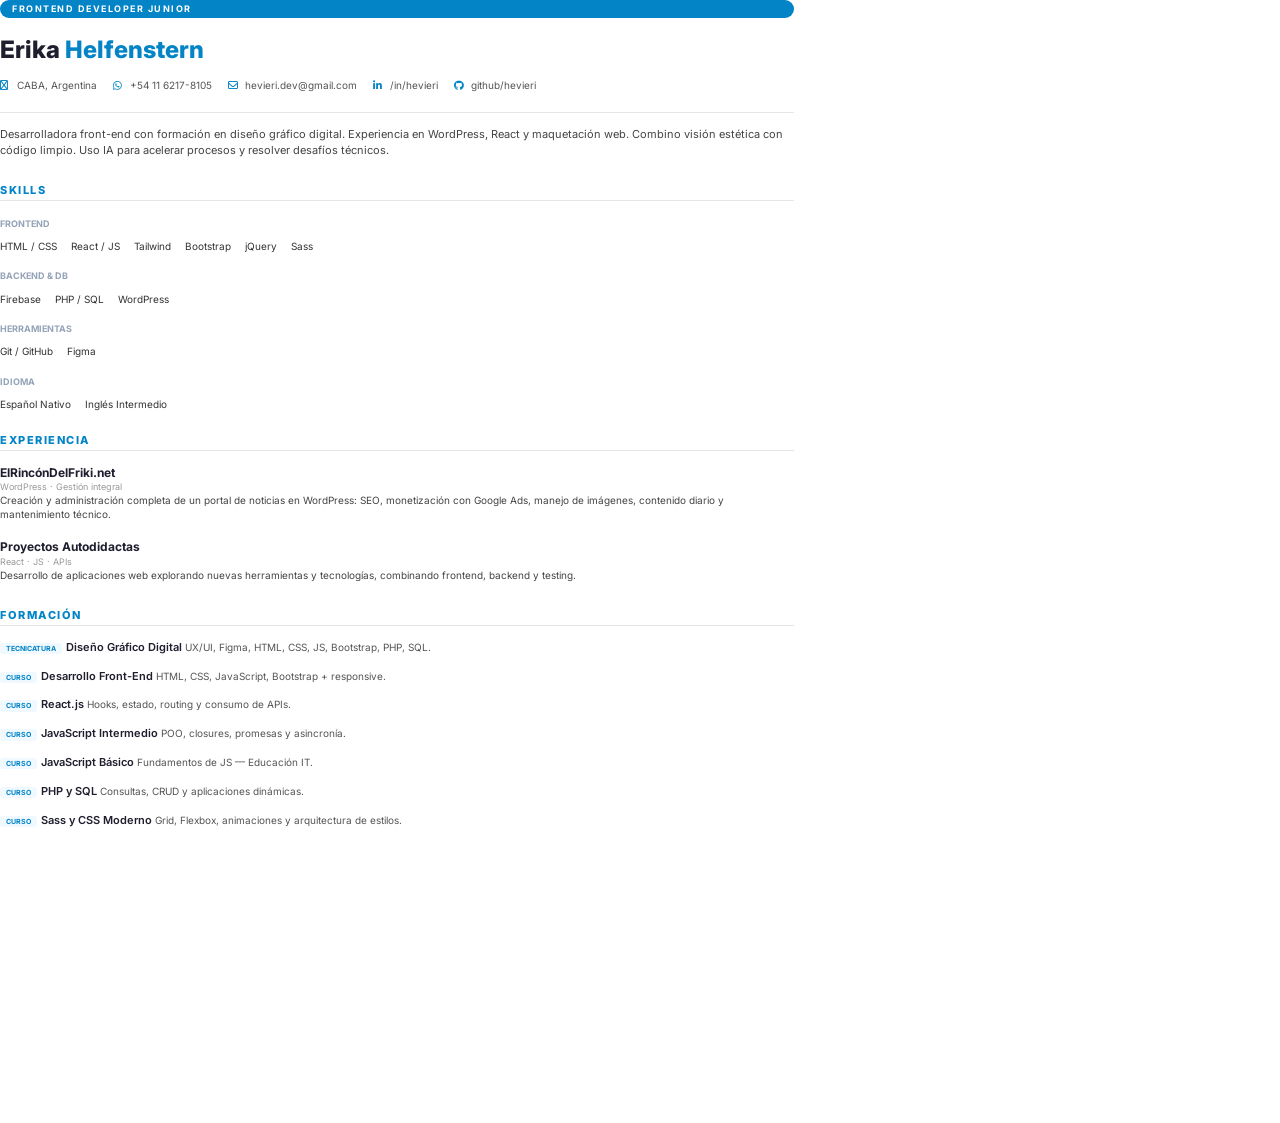
==== cv-frontend-ats.html @ a8bd350d "CV version ATS single columna" ====
<!doctype html>
<html lang="es">
<head>
  <meta charset="UTF-8">
  <title>Erika Helfenstern - Frontend Developer</title>
  <link rel="preconnect" href="https://fonts.googleapis.com">
  <link href="https://fonts.googleapis.com/css2?family=Inter:wght@400;600;700;800&display=swap" rel="stylesheet">
  <style>
    * { margin: 0; padding: 0; box-sizing: border-box; }
    body {
      font-family: "Inter", "Segoe UI", Arial, sans-serif;
      font-size: 11px;
      line-height: 1.35;
      color: #1e1e2e;
      background: #fff;
    }
    @page { margin: 15mm 18mm; size: A4; }
    .page {
      width: 210mm;
      min-height: 297mm;
      display: flex;
      flex-direction: column;
      gap: 10px;
    }

    h1 { font-size: 24px; font-weight: 800; margin-bottom: 2px; }
    h1 span { color: #0284c7; }
    .badge {
      display: inline-block;
      background: #0284c7;
      color: #fff;
      font-size: 9px;
      font-weight: 700;
      text-transform: uppercase;
      letter-spacing: 1.5px;
      padding: 3px 12px;
      border-radius: 10px;
      margin-bottom: 6px;
    }
    .contact-line {
      font-size: 10px;
      color: #555;
      margin-bottom: 6px;
      display: flex;
      flex-wrap: wrap;
      gap: 4px 16px;
    }
    .contact-line a { color: #555; text-decoration: none; }
    .contact-line i { color: #0284c7; width: 14px; }

    .divider { border-top: 1.5px solid #e5e5e5; margin: 4px 0; }

    .summary {
      font-size: 11px;
      color: #444;
      line-height: 1.45;
      margin-bottom: 6px;
    }

    .sec-title {
      font-size: 11px;
      font-weight: 800;
      text-transform: uppercase;
      letter-spacing: 1.5px;
      color: #0284c7;
      margin: 8px 0 4px;
      border-bottom: 1px solid #e5e5e5;
      padding-bottom: 2px;
    }

    .skill-list {
      display: flex;
      flex-wrap: wrap;
      gap: 4px 14px;
      margin-bottom: 4px;
    }
    .skill-list span {
      font-size: 10px;
      color: #333;
    }
    .skill-group-label {
      font-size: 9px;
      font-weight: 700;
      text-transform: uppercase;
      color: #94a3b8;
      margin-top: 3px;
    }

    .exp-item { margin-bottom: 8px; }
    .exp-item h4 { font-size: 12px; font-weight: 700; }
    .exp-meta { font-size: 9px; color: #999; }
    .exp-item p { font-size: 10px; color: #444; line-height: 1.4; }

    .edu-item { margin-bottom: 4px; }
    .edu-tag {
      font-size: 7px;
      font-weight: 700;
      text-transform: uppercase;
      background: #f0f9ff;
      color: #0284c7;
      padding: 1px 6px;
      border-radius: 3px;
      display: inline-block;
      margin-right: 4px;
    }
    .edu-item h5 { font-size: 11px; font-weight: 600; display: inline; }
    .edu-item p { font-size: 10px; color: #555; display: inline; }
  </style>
</head>
<body>
  <div class="page">
    <span class="badge">Frontend Developer Junior</span>
    <h1>Erika <span>Helfenstern</span></h1>
    <div class="contact-line">
      <span><i class="fa-regular fa-location-dot"></i> CABA, Argentina</span>
      <a href="https://wa.me/541162178105"><i class="fa-brands fa-whatsapp"></i> +54 11 6217-8105</a>
      <a href="mailto:hevieri.dev@gmail.com"><i class="fa-regular fa-envelope"></i> hevieri.dev@gmail.com</a>
      <a href="https://www.linkedin.com/in/hevieri/"><i class="fa-brands fa-linkedin-in"></i> /in/hevieri</a>
      <a href="https://github.com/hevieri"><i class="fa-brands fa-github"></i> github/hevieri</a>
    </div>

    <div class="divider"></div>

    <p class="summary">Desarrolladora front-end con formación en diseño gráfico digital. Experiencia en WordPress, React y maquetación web. Combino visión estética con código limpio. Uso IA para acelerar procesos y resolver desafíos técnicos.</p>

    <div class="sec-title">Skills</div>
    <div class="skill-group-label">Frontend</div>
    <div class="skill-list">
      <span>HTML / CSS</span> <span>React / JS</span> <span>Tailwind</span> <span>Bootstrap</span> <span>jQuery</span> <span>Sass</span>
    </div>
    <div class="skill-group-label">Backend & DB</div>
    <div class="skill-list">
      <span>Firebase</span> <span>PHP / SQL</span> <span>WordPress</span>
    </div>
    <div class="skill-group-label">Herramientas</div>
    <div class="skill-list">
      <span>Git / GitHub</span> <span>Figma</span>
    </div>
    <div class="skill-group-label">Idioma</div>
    <div class="skill-list">
      <span>Español Nativo</span> <span>Inglés Intermedio</span>
    </div>

    <div class="sec-title">Experiencia</div>

    <div class="exp-item">
      <h4>ElRincónDelFriki.net</h4>
      <div class="exp-meta">WordPress · Gestión integral</div>
      <p>Creación y administración completa de un portal de noticias en WordPress: SEO, monetización con Google Ads, manejo de imágenes, contenido diario y mantenimiento técnico.</p>
    </div>

    <div class="exp-item">
      <h4>Proyectos Autodidactas</h4>
      <div class="exp-meta">React · JS · APIs</div>
      <p>Desarrollo de aplicaciones web explorando nuevas herramientas y tecnologías, combinando frontend, backend y testing.</p>
    </div>

    <div class="sec-title">Formación</div>

    <div class="edu-item"><span class="edu-tag">Tecnicatura</span><h5>Diseño Gráfico Digital</h5> <p>UX/UI, Figma, HTML, CSS, JS, Bootstrap, PHP, SQL.</p></div>
    <div class="edu-item"><span class="edu-tag">Curso</span><h5>Desarrollo Front-End</h5> <p>HTML, CSS, JavaScript, Bootstrap + responsive.</p></div>
    <div class="edu-item"><span class="edu-tag">Curso</span><h5>React.js</h5> <p>Hooks, estado, routing y consumo de APIs.</p></div>
    <div class="edu-item"><span class="edu-tag">Curso</span><h5>JavaScript Intermedio</h5> <p>POO, closures, promesas y asincronía.</p></div>
    <div class="edu-item"><span class="edu-tag">Curso</span><h5>JavaScript Básico</h5> <p>Fundamentos de JS — Educación IT.</p></div>
    <div class="edu-item"><span class="edu-tag">Curso</span><h5>PHP y SQL</h5> <p>Consultas, CRUD y aplicaciones dinámicas.</p></div>
    <div class="edu-item"><span class="edu-tag">Curso</span><h5>Sass y CSS Moderno</h5> <p>Grid, Flexbox, animaciones y arquitectura de estilos.</p></div>
  </div>
  <link rel="stylesheet" href="https://cdnjs.cloudflare.com/ajax/libs/font-awesome/6.5.1/css/all.min.css">
</body>
</html>
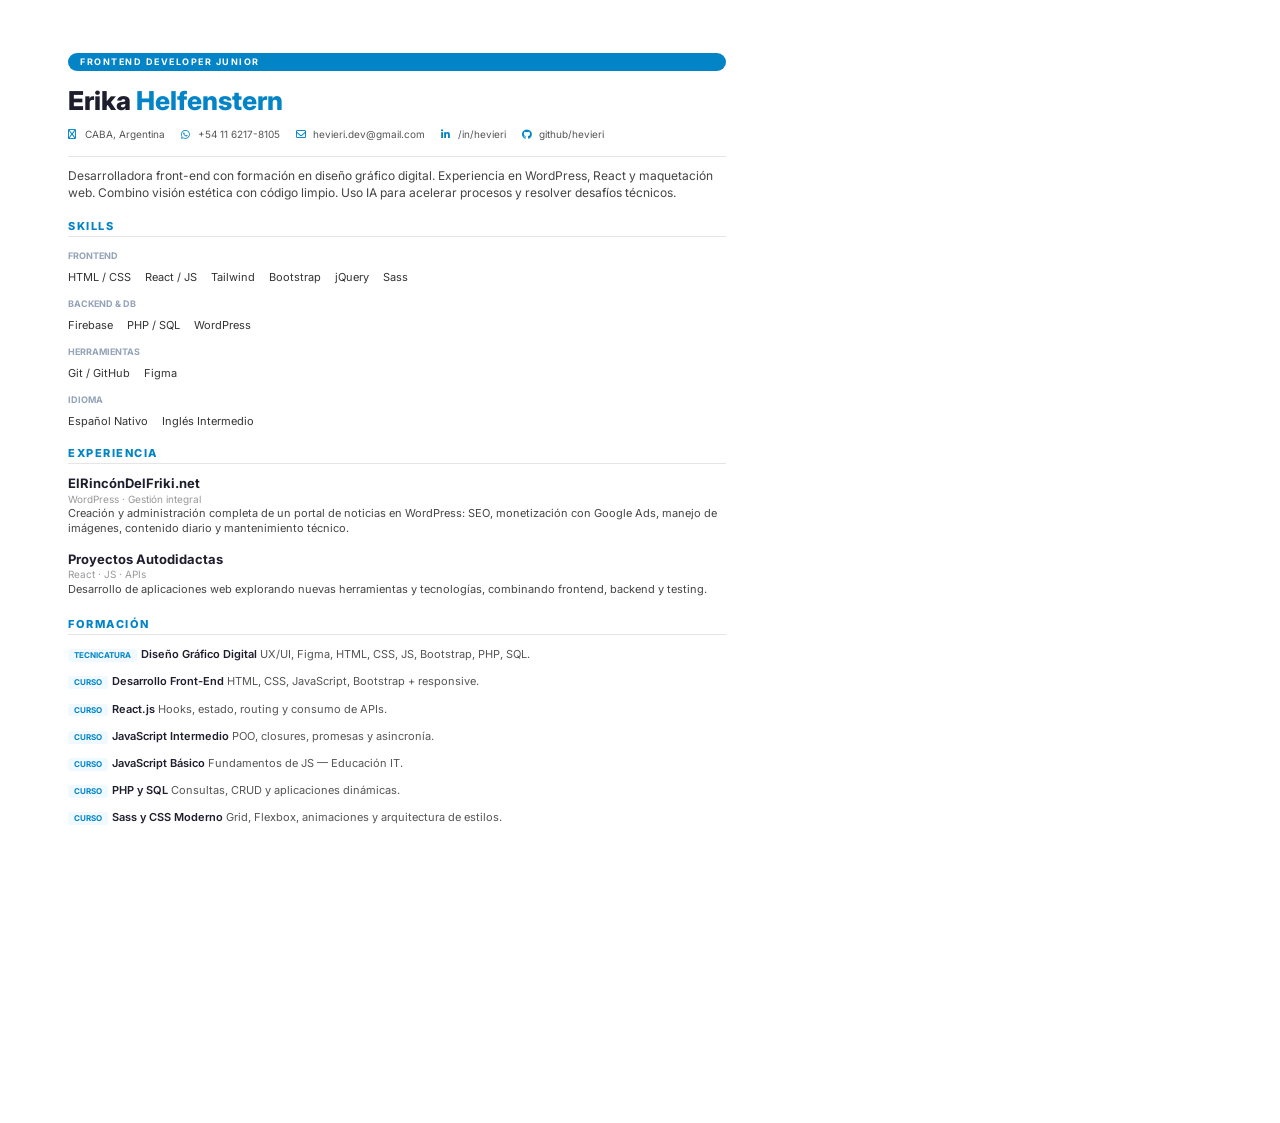
==== commit 82d8bc10: "ATS version: @page margin 0, fuentes mas grandes, colores iconos dropdown" ====
--- a/cv-frontend-ats.html
+++ b/cv-frontend-ats.html
@@ -5,25 +5,27 @@
   <title>Erika Helfenstern - Frontend Developer</title>
   <link rel="preconnect" href="https://fonts.googleapis.com">
   <link href="https://fonts.googleapis.com/css2?family=Inter:wght@400;600;700;800&display=swap" rel="stylesheet">
+  <link rel="stylesheet" href="https://cdnjs.cloudflare.com/ajax/libs/font-awesome/6.5.1/css/all.min.css">
   <style>
     * { margin: 0; padding: 0; box-sizing: border-box; }
     body {
       font-family: "Inter", "Segoe UI", Arial, sans-serif;
-      font-size: 11px;
+      font-size: 12px;
       line-height: 1.35;
       color: #1e1e2e;
       background: #fff;
     }
-    @page { margin: 15mm 18mm; size: A4; }
+    @page { margin: 0; size: A4; }
     .page {
       width: 210mm;
       min-height: 297mm;
+      padding: 14mm 18mm;
       display: flex;
       flex-direction: column;
-      gap: 10px;
+      gap: 8px;
     }
 
-    h1 { font-size: 24px; font-weight: 800; margin-bottom: 2px; }
+    h1 { font-size: 26px; font-weight: 800; margin-bottom: 2px; }
     h1 span { color: #0284c7; }
     .badge {
       display: inline-block;
@@ -35,12 +37,12 @@
       letter-spacing: 1.5px;
       padding: 3px 12px;
       border-radius: 10px;
-      margin-bottom: 6px;
+      margin-bottom: 4px;
     }
     .contact-line {
       font-size: 10px;
       color: #555;
-      margin-bottom: 6px;
+      margin-bottom: 4px;
       display: flex;
       flex-wrap: wrap;
       gap: 4px 16px;
@@ -48,13 +50,13 @@
     .contact-line a { color: #555; text-decoration: none; }
     .contact-line i { color: #0284c7; width: 14px; }
 
-    .divider { border-top: 1.5px solid #e5e5e5; margin: 4px 0; }
+    .divider { border-top: 1.5px solid #e5e5e5; margin: 2px 0; }
 
     .summary {
-      font-size: 11px;
+      font-size: 12px;
       color: #444;
       line-height: 1.45;
-      margin-bottom: 6px;
+      margin-bottom: 4px;
     }
 
     .sec-title {
@@ -63,7 +65,7 @@
       text-transform: uppercase;
       letter-spacing: 1.5px;
       color: #0284c7;
-      margin: 8px 0 4px;
+      margin: 6px 0 3px;
       border-bottom: 1px solid #e5e5e5;
       padding-bottom: 2px;
     }
@@ -71,29 +73,26 @@
     .skill-list {
       display: flex;
       flex-wrap: wrap;
-      gap: 4px 14px;
-      margin-bottom: 4px;
+      gap: 3px 14px;
+      margin-bottom: 3px;
     }
-    .skill-list span {
-      font-size: 10px;
-      color: #333;
-    }
+    .skill-list span { font-size: 11px; color: #333; }
     .skill-group-label {
       font-size: 9px;
       font-weight: 700;
       text-transform: uppercase;
       color: #94a3b8;
-      margin-top: 3px;
+      margin-top: 2px;
     }
 
-    .exp-item { margin-bottom: 8px; }
-    .exp-item h4 { font-size: 12px; font-weight: 700; }
-    .exp-meta { font-size: 9px; color: #999; }
-    .exp-item p { font-size: 10px; color: #444; line-height: 1.4; }
+    .exp-item { margin-bottom: 6px; }
+    .exp-item h4 { font-size: 13px; font-weight: 700; }
+    .exp-meta { font-size: 10px; color: #999; }
+    .exp-item p { font-size: 11px; color: #444; line-height: 1.4; }
 
-    .edu-item { margin-bottom: 4px; }
+    .edu-item { margin-bottom: 3px; }
     .edu-tag {
-      font-size: 7px;
+      font-size: 8px;
       font-weight: 700;
       text-transform: uppercase;
       background: #f0f9ff;
@@ -104,7 +103,7 @@
       margin-right: 4px;
     }
     .edu-item h5 { font-size: 11px; font-weight: 600; display: inline; }
-    .edu-item p { font-size: 10px; color: #555; display: inline; }
+    .edu-item p { font-size: 11px; color: #555; display: inline; }
   </style>
 </head>
 <body>
@@ -165,6 +164,5 @@
     <div class="edu-item"><span class="edu-tag">Curso</span><h5>PHP y SQL</h5> <p>Consultas, CRUD y aplicaciones dinámicas.</p></div>
     <div class="edu-item"><span class="edu-tag">Curso</span><h5>Sass y CSS Moderno</h5> <p>Grid, Flexbox, animaciones y arquitectura de estilos.</p></div>
   </div>
-  <link rel="stylesheet" href="https://cdnjs.cloudflare.com/ajax/libs/font-awesome/6.5.1/css/all.min.css">
 </body>
 </html>
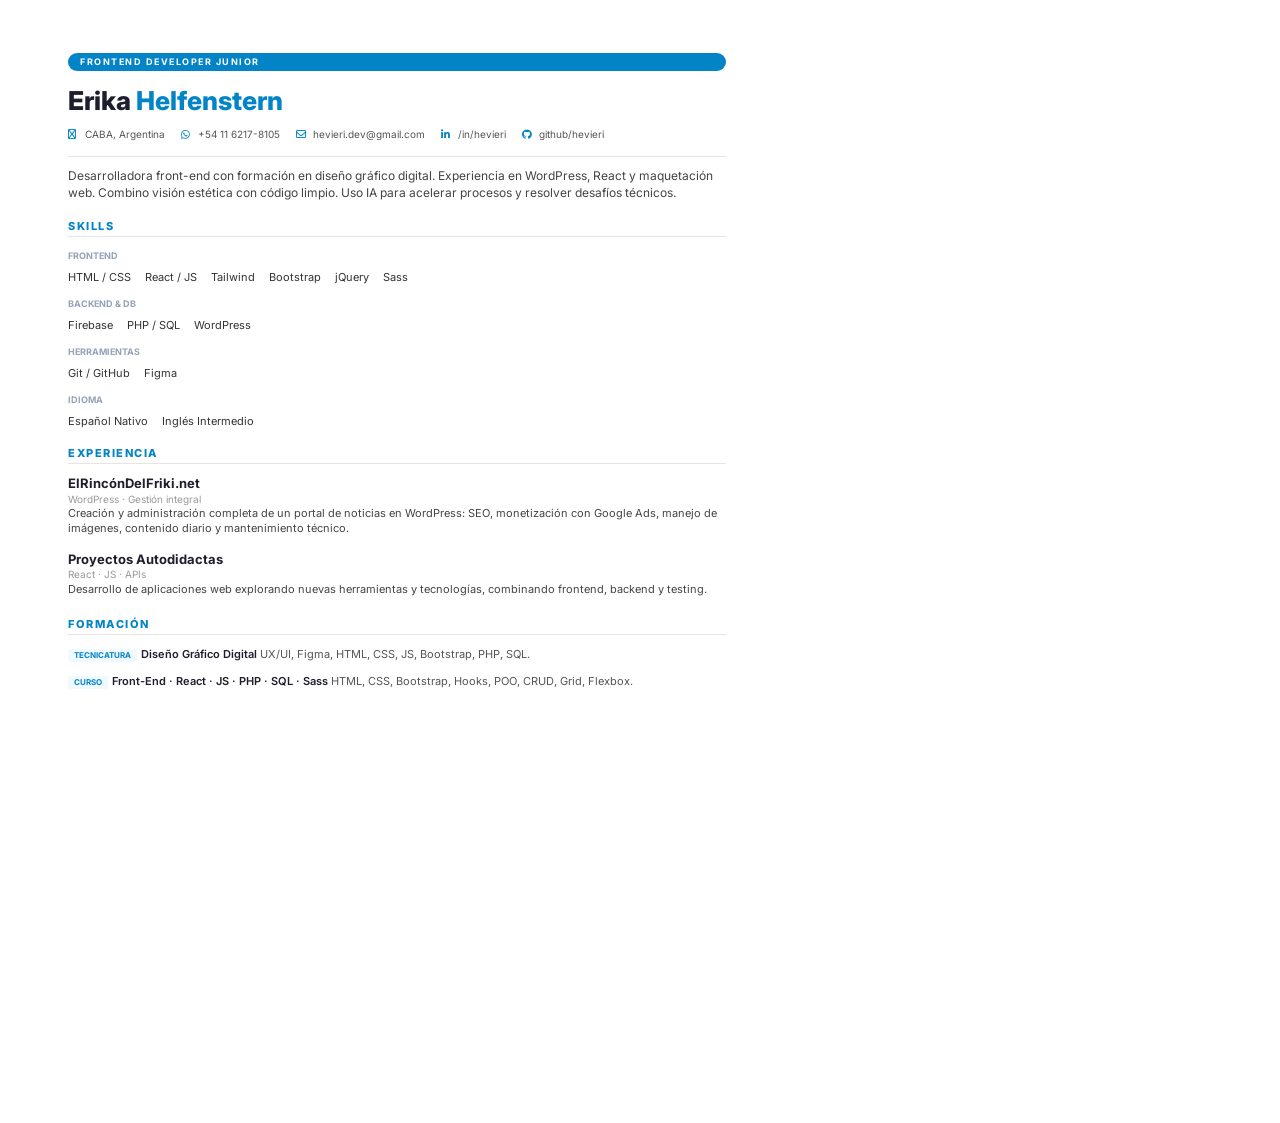
==== commit 1e3fdcf6: "All 6 PDFs fit on 1 page: removed Proyectos section, compacted skills/education, reduced padding and" ====
--- a/cv-frontend-ats.html
+++ b/cv-frontend-ats.html
@@ -157,12 +157,7 @@
     <div class="sec-title">Formación</div>
 
     <div class="edu-item"><span class="edu-tag">Tecnicatura</span><h5>Diseño Gráfico Digital</h5> <p>UX/UI, Figma, HTML, CSS, JS, Bootstrap, PHP, SQL.</p></div>
-    <div class="edu-item"><span class="edu-tag">Curso</span><h5>Desarrollo Front-End</h5> <p>HTML, CSS, JavaScript, Bootstrap + responsive.</p></div>
-    <div class="edu-item"><span class="edu-tag">Curso</span><h5>React.js</h5> <p>Hooks, estado, routing y consumo de APIs.</p></div>
-    <div class="edu-item"><span class="edu-tag">Curso</span><h5>JavaScript Intermedio</h5> <p>POO, closures, promesas y asincronía.</p></div>
-    <div class="edu-item"><span class="edu-tag">Curso</span><h5>JavaScript Básico</h5> <p>Fundamentos de JS — Educación IT.</p></div>
-    <div class="edu-item"><span class="edu-tag">Curso</span><h5>PHP y SQL</h5> <p>Consultas, CRUD y aplicaciones dinámicas.</p></div>
-    <div class="edu-item"><span class="edu-tag">Curso</span><h5>Sass y CSS Moderno</h5> <p>Grid, Flexbox, animaciones y arquitectura de estilos.</p></div>
+    <div class="edu-item"><span class="edu-tag">Curso</span><h5>Front-End · React · JS · PHP · SQL · Sass</h5> <p>HTML, CSS, Bootstrap, Hooks, POO, CRUD, Grid, Flexbox.</p></div>
   </div>
 </body>
 </html>
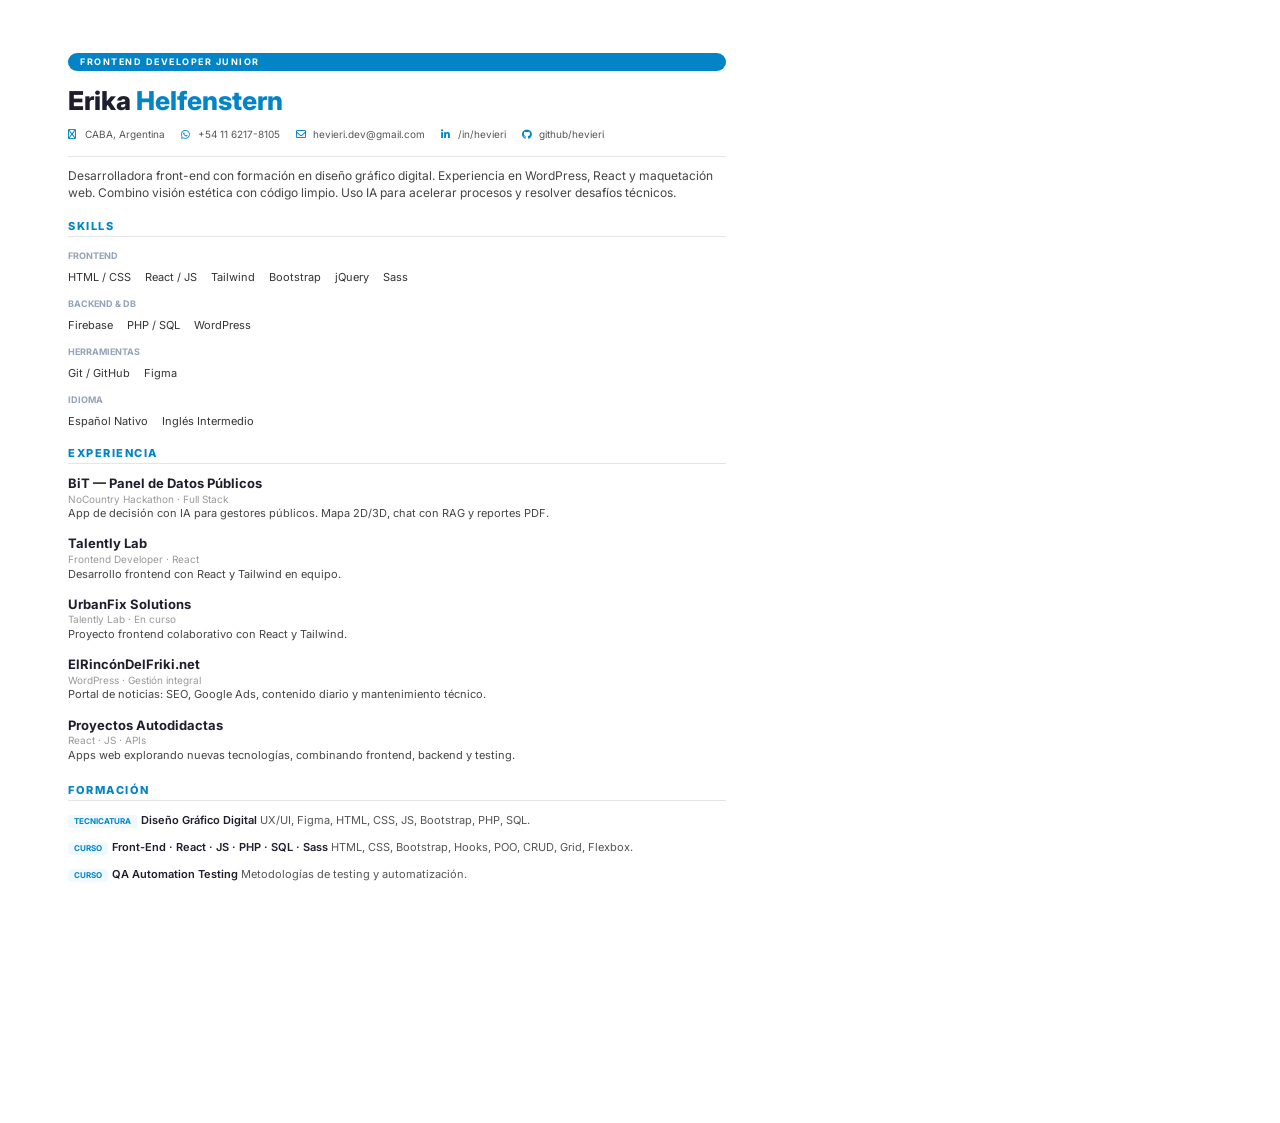
==== commit 8db22144: "All CVs: full experience in ATS, all education in QA visual, improved visual styles with gradients/a" ====
--- a/cv-frontend-ats.html
+++ b/cv-frontend-ats.html
@@ -143,21 +143,40 @@
     <div class="sec-title">Experiencia</div>
 
     <div class="exp-item">
+      <h4>BiT — Panel de Datos Públicos</h4>
+      <div class="exp-meta">NoCountry Hackathon · Full Stack</div>
+      <p>App de decisión con IA para gestores públicos. Mapa 2D/3D, chat con RAG y reportes PDF.</p>
+    </div>
+
+    <div class="exp-item">
+      <h4>Talently Lab</h4>
+      <div class="exp-meta">Frontend Developer · React</div>
+      <p>Desarrollo frontend con React y Tailwind en equipo.</p>
+    </div>
+
+    <div class="exp-item">
+      <h4>UrbanFix Solutions</h4>
+      <div class="exp-meta">Talently Lab · En curso</div>
+      <p>Proyecto frontend colaborativo con React y Tailwind.</p>
+    </div>
+
+    <div class="exp-item">
       <h4>ElRincónDelFriki.net</h4>
       <div class="exp-meta">WordPress · Gestión integral</div>
-      <p>Creación y administración completa de un portal de noticias en WordPress: SEO, monetización con Google Ads, manejo de imágenes, contenido diario y mantenimiento técnico.</p>
+      <p>Portal de noticias: SEO, Google Ads, contenido diario y mantenimiento técnico.</p>
     </div>
 
     <div class="exp-item">
       <h4>Proyectos Autodidactas</h4>
       <div class="exp-meta">React · JS · APIs</div>
-      <p>Desarrollo de aplicaciones web explorando nuevas herramientas y tecnologías, combinando frontend, backend y testing.</p>
+      <p>Apps web explorando nuevas tecnologías, combinando frontend, backend y testing.</p>
     </div>
 
     <div class="sec-title">Formación</div>
 
     <div class="edu-item"><span class="edu-tag">Tecnicatura</span><h5>Diseño Gráfico Digital</h5> <p>UX/UI, Figma, HTML, CSS, JS, Bootstrap, PHP, SQL.</p></div>
     <div class="edu-item"><span class="edu-tag">Curso</span><h5>Front-End · React · JS · PHP · SQL · Sass</h5> <p>HTML, CSS, Bootstrap, Hooks, POO, CRUD, Grid, Flexbox.</p></div>
+    <div class="edu-item"><span class="edu-tag">Curso</span><h5>QA Automation Testing</h5> <p>Metodologías de testing y automatización.</p></div>
   </div>
 </body>
 </html>
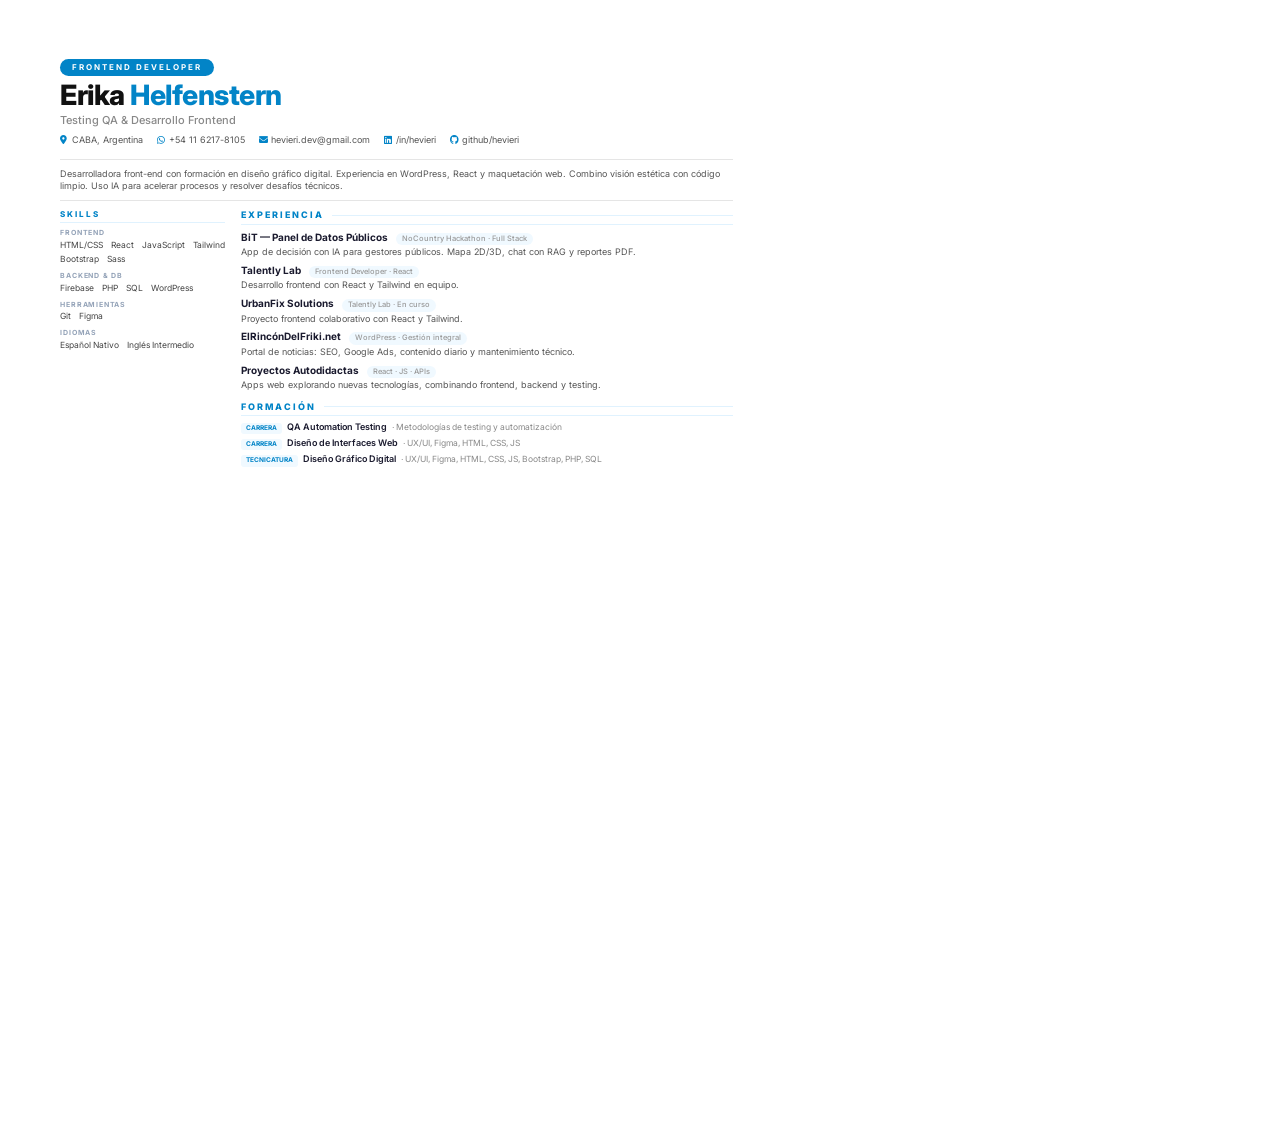
==== commit 1b6f2f6f: "ATS CVs rediseñados con layout 2 columnas + sidebar. Visual CVs: sidebar con fondo sutil. Measure.py" ====
--- a/cv-frontend-ats.html
+++ b/cv-frontend-ats.html
@@ -4,179 +4,270 @@
   <meta charset="UTF-8">
   <title>Erika Helfenstern - Frontend Developer</title>
   <link rel="preconnect" href="https://fonts.googleapis.com">
-  <link href="https://fonts.googleapis.com/css2?family=Inter:wght@400;600;700;800&display=swap" rel="stylesheet">
+  <link href="https://fonts.googleapis.com/css2?family=Inter:wght@400;500;600;700;800&display=swap" rel="stylesheet">
   <link rel="stylesheet" href="https://cdnjs.cloudflare.com/ajax/libs/font-awesome/6.5.1/css/all.min.css">
   <style>
     * { margin: 0; padding: 0; box-sizing: border-box; }
     body {
       font-family: "Inter", "Segoe UI", Arial, sans-serif;
-      font-size: 12px;
-      line-height: 1.35;
+      font-size: 16px;
+      line-height: 1.4;
       color: #1e1e2e;
       background: #fff;
     }
     @page { margin: 0; size: A4; }
     .page {
       width: 210mm;
-      min-height: 297mm;
-      padding: 14mm 18mm;
+      height: 297mm;
+      padding: 14mm 16mm;
       display: flex;
       flex-direction: column;
-      gap: 8px;
-    }
-
-    h1 { font-size: 26px; font-weight: 800; margin-bottom: 2px; }
-    h1 span { color: #0284c7; }
+    }
+
+    /* ── Header ── */
+    .header { margin-bottom: 4px; }
     .badge {
       display: inline-block;
       background: #0284c7;
       color: #fff;
-      font-size: 9px;
+      font-size: 8px;
       font-weight: 700;
       text-transform: uppercase;
-      letter-spacing: 1.5px;
+      letter-spacing: 2px;
       padding: 3px 12px;
       border-radius: 10px;
       margin-bottom: 4px;
     }
+    h1 { font-size: 28px; font-weight: 800; letter-spacing: -0.5px; color: #111; line-height: 1.1; }
+    h1 span { color: #0284c7; }
+    .subtitle {
+      font-size: 11px;
+      font-weight: 500;
+      color: #888;
+      margin-top: 2px;
+    }
     .contact-line {
-      font-size: 10px;
-      color: #555;
-      margin-bottom: 4px;
-      display: flex;
-      flex-wrap: wrap;
-      gap: 4px 16px;
-    }
-    .contact-line a { color: #555; text-decoration: none; }
-    .contact-line i { color: #0284c7; width: 14px; }
-
-    .divider { border-top: 1.5px solid #e5e5e5; margin: 2px 0; }
-
-    .summary {
-      font-size: 12px;
-      color: #444;
-      line-height: 1.45;
-      margin-bottom: 4px;
-    }
-
-    .sec-title {
-      font-size: 11px;
-      font-weight: 800;
-      text-transform: uppercase;
-      letter-spacing: 1.5px;
-      color: #0284c7;
-      margin: 6px 0 3px;
-      border-bottom: 1px solid #e5e5e5;
-      padding-bottom: 2px;
-    }
-
-    .skill-list {
       display: flex;
       flex-wrap: wrap;
       gap: 3px 14px;
-      margin-bottom: 3px;
-    }
-    .skill-list span { font-size: 11px; color: #333; }
+      margin-top: 6px;
+      font-size: 9px;
+      color: #555;
+    }
+    .contact-line a { color: #555; text-decoration: none; }
+    .contact-line i { color: #0284c7; width: 12px; font-size: 9px; }
+
+    .divider { height: 1px; background: #e5e5e5; margin: 8px 0; }
+
+    /* ── Layout ── */
+    .main-layout {
+      display: flex;
+      flex: 1;
+      gap: 16px;
+    }
+    .sidebar {
+      width: 165px;
+      min-width: 165px;
+      display: flex;
+      flex-direction: column;
+      gap: 10px;
+    }
+    .content {
+      flex: 1;
+      display: flex;
+      flex-direction: column;
+      gap: 10px;
+    }
+
+    /* ── Sidebar ── */
+    .stitle {
+      font-size: 8px;
+      font-weight: 800;
+      text-transform: uppercase;
+      letter-spacing: 2px;
+      color: #0284c7;
+      margin-bottom: 4px;
+      padding-bottom: 2px;
+      border-bottom: 1px solid #e0f2fe;
+    }
     .skill-group-label {
+      font-size: 7px;
+      font-weight: 700;
+      text-transform: uppercase;
+      letter-spacing: 0.8px;
+      color: #94a3b8;
+      margin-top: 5px;
+      margin-bottom: 2px;
+    }
+    .skill-group-label:first-child { margin-top: 0; }
+    .skill-list { display: flex; flex-wrap: wrap; gap: 2px 8px; }
+    .skill-list span { font-size: 8.5px; color: #444; }
+
+    /* ── Content ── */
+    .sec-title {
       font-size: 9px;
-      font-weight: 700;
-      text-transform: uppercase;
-      color: #94a3b8;
-      margin-top: 2px;
-    }
-
-    .exp-item { margin-bottom: 6px; }
-    .exp-item h4 { font-size: 13px; font-weight: 700; }
-    .exp-meta { font-size: 10px; color: #999; }
-    .exp-item p { font-size: 11px; color: #444; line-height: 1.4; }
-
-    .edu-item { margin-bottom: 3px; }
+      font-weight: 800;
+      text-transform: uppercase;
+      letter-spacing: 2px;
+      color: #0284c7;
+      margin-bottom: 5px;
+      padding-bottom: 2px;
+      border-bottom: 1px solid #e0f2fe;
+      display: flex;
+      align-items: center;
+      gap: 8px;
+    }
+    .sec-title::after {
+      content: "";
+      flex: 1;
+      height: 1px;
+      background: #e0f2fe;
+    }
+
+    .exp-list { display: flex; flex-direction: column; gap: 5px; }
+    .exp-item { }
+    .exp-header { display: flex; align-items: baseline; gap: 8px; flex-wrap: wrap; }
+    .exp-header h4 { font-size: 10px; font-weight: 700; color: #1a1a2e; }
+    .exp-meta {
+      font-size: 7.5px;
+      font-weight: 500;
+      color: #999;
+      background: #f0f9ff;
+      padding: 1px 6px;
+      border-radius: 8px;
+    }
+    .exp-item p { font-size: 9px; color: #555; line-height: 1.3; margin-top: 1px; }
+
+    .edu-list { display: flex; flex-direction: column; gap: 3px; }
+    .edu-item { display: flex; align-items: baseline; gap: 5px; flex-wrap: wrap; }
     .edu-tag {
-      font-size: 8px;
+      font-size: 6.5px;
       font-weight: 700;
       text-transform: uppercase;
       background: #f0f9ff;
       color: #0284c7;
-      padding: 1px 6px;
+      padding: 1px 5px;
       border-radius: 3px;
-      display: inline-block;
-      margin-right: 4px;
-    }
-    .edu-item h5 { font-size: 11px; font-weight: 600; display: inline; }
-    .edu-item p { font-size: 11px; color: #555; display: inline; }
+      flex-shrink: 0;
+    }
+    .edu-item h5 { font-size: 9px; font-weight: 600; color: #1a1a2e; }
+    .edu-item p { font-size: 8.5px; color: #888; }
+
+    .summary {
+      font-size: 9px;
+      color: #555;
+      line-height: 1.35;
+    }
   </style>
 </head>
 <body>
   <div class="page">
-    <span class="badge">Frontend Developer Junior</span>
-    <h1>Erika <span>Helfenstern</span></h1>
-    <div class="contact-line">
-      <span><i class="fa-regular fa-location-dot"></i> CABA, Argentina</span>
-      <a href="https://wa.me/541162178105"><i class="fa-brands fa-whatsapp"></i> +54 11 6217-8105</a>
-      <a href="mailto:hevieri.dev@gmail.com"><i class="fa-regular fa-envelope"></i> hevieri.dev@gmail.com</a>
-      <a href="https://www.linkedin.com/in/hevieri/"><i class="fa-brands fa-linkedin-in"></i> /in/hevieri</a>
-      <a href="https://github.com/hevieri"><i class="fa-brands fa-github"></i> github/hevieri</a>
+    <div class="header">
+      <span class="badge">Frontend Developer</span>
+      <h1>Erika <span>Helfenstern</span></h1>
+      <div class="subtitle">Testing QA & Desarrollo Frontend</div>
+      <div class="contact-line">
+        <span><i class="fa-solid fa-location-dot"></i>CABA, Argentina</span>
+        <a href="https://wa.me/541162178105"><i class="fa-brands fa-whatsapp"></i>+54 11 6217-8105</a>
+        <a href="mailto:hevieri.dev@gmail.com"><i class="fa-solid fa-envelope"></i>hevieri.dev@gmail.com</a>
+        <a href="https://www.linkedin.com/in/hevieri/"><i class="fa-brands fa-linkedin"></i>/in/hevieri</a>
+        <a href="https://github.com/hevieri"><i class="fa-brands fa-github"></i>github/hevieri</a>
+      </div>
     </div>
 
     <div class="divider"></div>
 
     <p class="summary">Desarrolladora front-end con formación en diseño gráfico digital. Experiencia en WordPress, React y maquetación web. Combino visión estética con código limpio. Uso IA para acelerar procesos y resolver desafíos técnicos.</p>
 
-    <div class="sec-title">Skills</div>
-    <div class="skill-group-label">Frontend</div>
-    <div class="skill-list">
-      <span>HTML / CSS</span> <span>React / JS</span> <span>Tailwind</span> <span>Bootstrap</span> <span>jQuery</span> <span>Sass</span>
+    <div class="divider"></div>
+
+    <div class="main-layout">
+      <div class="sidebar">
+        <div>
+          <div class="stitle">Skills</div>
+          <div class="skill-group-label">Frontend</div>
+          <div class="skill-list">
+            <span>HTML/CSS</span> <span>React</span> <span>JavaScript</span> <span>Tailwind</span> <span>Bootstrap</span> <span>Sass</span>
+          </div>
+          <div class="skill-group-label">Backend & DB</div>
+          <div class="skill-list">
+            <span>Firebase</span> <span>PHP</span> <span>SQL</span> <span>WordPress</span>
+          </div>
+          <div class="skill-group-label">Herramientas</div>
+          <div class="skill-list">
+            <span>Git</span> <span>Figma</span>
+          </div>
+          <div class="skill-group-label">Idiomas</div>
+          <div class="skill-list">
+            <span>Español Nativo</span> <span>Inglés Intermedio</span>
+          </div>
+        </div>
+      </div>
+
+      <div class="content">
+        <div>
+          <div class="sec-title">Experiencia</div>
+          <div class="exp-list">
+            <div class="exp-item">
+              <div class="exp-header">
+                <h4>BiT — Panel de Datos Públicos</h4>
+                <span class="exp-meta">NoCountry Hackathon · Full Stack</span>
+              </div>
+              <p>App de decisión con IA para gestores públicos. Mapa 2D/3D, chat con RAG y reportes PDF.</p>
+            </div>
+            <div class="exp-item">
+              <div class="exp-header">
+                <h4>Talently Lab</h4>
+                <span class="exp-meta">Frontend Developer · React</span>
+              </div>
+              <p>Desarrollo frontend con React y Tailwind en equipo.</p>
+            </div>
+            <div class="exp-item">
+              <div class="exp-header">
+                <h4>UrbanFix Solutions</h4>
+                <span class="exp-meta">Talently Lab · En curso</span>
+              </div>
+              <p>Proyecto frontend colaborativo con React y Tailwind.</p>
+            </div>
+            <div class="exp-item">
+              <div class="exp-header">
+                <h4>ElRincónDelFriki.net</h4>
+                <span class="exp-meta">WordPress · Gestión integral</span>
+              </div>
+              <p>Portal de noticias: SEO, Google Ads, contenido diario y mantenimiento técnico.</p>
+            </div>
+            <div class="exp-item">
+              <div class="exp-header">
+                <h4>Proyectos Autodidactas</h4>
+                <span class="exp-meta">React · JS · APIs</span>
+              </div>
+              <p>Apps web explorando nuevas tecnologías, combinando frontend, backend y testing.</p>
+            </div>
+          </div>
+        </div>
+
+        <div>
+          <div class="sec-title">Formación</div>
+          <div class="edu-list">
+            <div class="edu-item">
+              <span class="edu-tag">Carrera</span>
+              <h5>QA Automation Testing</h5>
+              <p>· Metodologías de testing y automatización</p>
+            </div>
+            <div class="edu-item">
+              <span class="edu-tag">Carrera</span>
+              <h5>Diseño de Interfaces Web</h5>
+              <p>· UX/UI, Figma, HTML, CSS, JS</p>
+            </div>
+            <div class="edu-item">
+              <span class="edu-tag">Tecnicatura</span>
+              <h5>Diseño Gráfico Digital</h5>
+              <p>· UX/UI, Figma, HTML, CSS, JS, Bootstrap, PHP, SQL</p>
+            </div>
+          </div>
+        </div>
+      </div>
     </div>
-    <div class="skill-group-label">Backend & DB</div>
-    <div class="skill-list">
-      <span>Firebase</span> <span>PHP / SQL</span> <span>WordPress</span>
-    </div>
-    <div class="skill-group-label">Herramientas</div>
-    <div class="skill-list">
-      <span>Git / GitHub</span> <span>Figma</span>
-    </div>
-    <div class="skill-group-label">Idioma</div>
-    <div class="skill-list">
-      <span>Español Nativo</span> <span>Inglés Intermedio</span>
-    </div>
-
-    <div class="sec-title">Experiencia</div>
-
-    <div class="exp-item">
-      <h4>BiT — Panel de Datos Públicos</h4>
-      <div class="exp-meta">NoCountry Hackathon · Full Stack</div>
-      <p>App de decisión con IA para gestores públicos. Mapa 2D/3D, chat con RAG y reportes PDF.</p>
-    </div>
-
-    <div class="exp-item">
-      <h4>Talently Lab</h4>
-      <div class="exp-meta">Frontend Developer · React</div>
-      <p>Desarrollo frontend con React y Tailwind en equipo.</p>
-    </div>
-
-    <div class="exp-item">
-      <h4>UrbanFix Solutions</h4>
-      <div class="exp-meta">Talently Lab · En curso</div>
-      <p>Proyecto frontend colaborativo con React y Tailwind.</p>
-    </div>
-
-    <div class="exp-item">
-      <h4>ElRincónDelFriki.net</h4>
-      <div class="exp-meta">WordPress · Gestión integral</div>
-      <p>Portal de noticias: SEO, Google Ads, contenido diario y mantenimiento técnico.</p>
-    </div>
-
-    <div class="exp-item">
-      <h4>Proyectos Autodidactas</h4>
-      <div class="exp-meta">React · JS · APIs</div>
-      <p>Apps web explorando nuevas tecnologías, combinando frontend, backend y testing.</p>
-    </div>
-
-    <div class="sec-title">Formación</div>
-
-    <div class="edu-item"><span class="edu-tag">Tecnicatura</span><h5>Diseño Gráfico Digital</h5> <p>UX/UI, Figma, HTML, CSS, JS, Bootstrap, PHP, SQL.</p></div>
-    <div class="edu-item"><span class="edu-tag">Curso</span><h5>Front-End · React · JS · PHP · SQL · Sass</h5> <p>HTML, CSS, Bootstrap, Hooks, POO, CRUD, Grid, Flexbox.</p></div>
-    <div class="edu-item"><span class="edu-tag">Curso</span><h5>QA Automation Testing</h5> <p>Metodologías de testing y automatización.</p></div>
   </div>
 </body>
 </html>
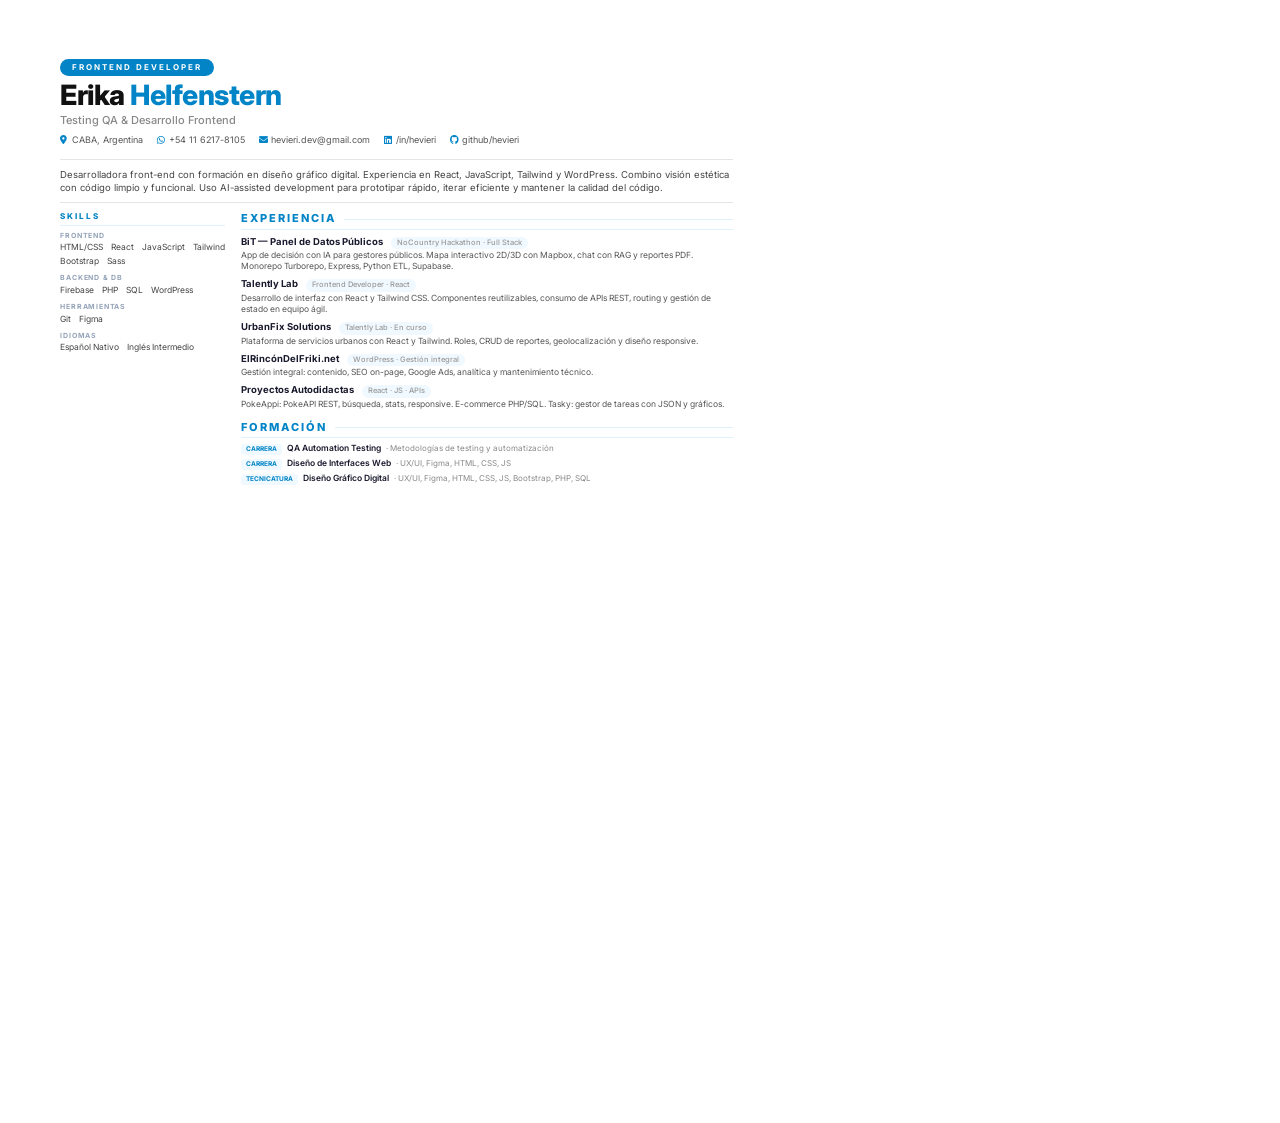
==== commit 62d2541b: "feat: improve CV descriptions, hierarchy, and navbar links" ====
--- a/cv-frontend-ats.html
+++ b/cv-frontend-ats.html
@@ -105,7 +105,7 @@
 
     /* ── Content ── */
     .sec-title {
-      font-size: 9px;
+      font-size: 11px;
       font-weight: 800;
       text-transform: uppercase;
       letter-spacing: 2px;
@@ -127,7 +127,7 @@
     .exp-list { display: flex; flex-direction: column; gap: 5px; }
     .exp-item { }
     .exp-header { display: flex; align-items: baseline; gap: 8px; flex-wrap: wrap; }
-    .exp-header h4 { font-size: 10px; font-weight: 700; color: #1a1a2e; }
+    .exp-header h4 { font-size: 9.5px; font-weight: 700; color: #1a1a2e; }
     .exp-meta {
       font-size: 7.5px;
       font-weight: 500;
@@ -136,7 +136,7 @@
       padding: 1px 6px;
       border-radius: 8px;
     }
-    .exp-item p { font-size: 9px; color: #555; line-height: 1.3; margin-top: 1px; }
+    .exp-item p { font-size: 8.5px; color: #555; line-height: 1.3; margin-top: 1px; }
 
     .edu-list { display: flex; flex-direction: column; gap: 3px; }
     .edu-item { display: flex; align-items: baseline; gap: 5px; flex-wrap: wrap; }
@@ -150,13 +150,13 @@
       border-radius: 3px;
       flex-shrink: 0;
     }
-    .edu-item h5 { font-size: 9px; font-weight: 600; color: #1a1a2e; }
-    .edu-item p { font-size: 8.5px; color: #888; }
+    .edu-item h5 { font-size: 8.5px; font-weight: 600; color: #1a1a2e; }
+    .edu-item p { font-size: 8px; color: #888; }
 
     .summary {
-      font-size: 9px;
-      color: #555;
-      line-height: 1.35;
+      font-size: 9.5px;
+      color: #444;
+      line-height: 1.4;
     }
   </style>
 </head>
@@ -177,7 +177,7 @@
 
     <div class="divider"></div>
 
-    <p class="summary">Desarrolladora front-end con formación en diseño gráfico digital. Experiencia en WordPress, React y maquetación web. Combino visión estética con código limpio. Uso IA para acelerar procesos y resolver desafíos técnicos.</p>
+    <p class="summary">Desarrolladora front-end con formación en diseño gráfico digital. Experiencia en React, JavaScript, Tailwind y WordPress. Combino visión estética con código limpio y funcional. Uso AI-assisted development para prototipar rápido, iterar eficiente y mantener la calidad del código.</p>
 
     <div class="divider"></div>
 
@@ -213,35 +213,35 @@
                 <h4>BiT — Panel de Datos Públicos</h4>
                 <span class="exp-meta">NoCountry Hackathon · Full Stack</span>
               </div>
-              <p>App de decisión con IA para gestores públicos. Mapa 2D/3D, chat con RAG y reportes PDF.</p>
+              <p>App de decisión con IA para gestores públicos. Mapa interactivo 2D/3D con Mapbox, chat con RAG y reportes PDF. Monorepo Turborepo, Express, Python ETL, Supabase.</p>
             </div>
             <div class="exp-item">
               <div class="exp-header">
                 <h4>Talently Lab</h4>
                 <span class="exp-meta">Frontend Developer · React</span>
               </div>
-              <p>Desarrollo frontend con React y Tailwind en equipo.</p>
+              <p>Desarrollo de interfaz con React y Tailwind CSS. Componentes reutilizables, consumo de APIs REST, routing y gestión de estado en equipo ágil.</p>
             </div>
             <div class="exp-item">
               <div class="exp-header">
                 <h4>UrbanFix Solutions</h4>
                 <span class="exp-meta">Talently Lab · En curso</span>
               </div>
-              <p>Proyecto frontend colaborativo con React y Tailwind.</p>
+              <p>Plataforma de servicios urbanos con React y Tailwind. Roles, CRUD de reportes, geolocalización y diseño responsive.</p>
             </div>
             <div class="exp-item">
               <div class="exp-header">
                 <h4>ElRincónDelFriki.net</h4>
                 <span class="exp-meta">WordPress · Gestión integral</span>
               </div>
-              <p>Portal de noticias: SEO, Google Ads, contenido diario y mantenimiento técnico.</p>
+              <p>Gestión integral: contenido, SEO on-page, Google Ads, analítica y mantenimiento técnico.</p>
             </div>
             <div class="exp-item">
               <div class="exp-header">
                 <h4>Proyectos Autodidactas</h4>
                 <span class="exp-meta">React · JS · APIs</span>
               </div>
-              <p>Apps web explorando nuevas tecnologías, combinando frontend, backend y testing.</p>
+              <p>PokeAppi: PokeAPI REST, búsqueda, stats, responsive. E-commerce PHP/SQL. Tasky: gestor de tareas con JSON y gráficos.</p>
             </div>
           </div>
         </div>
